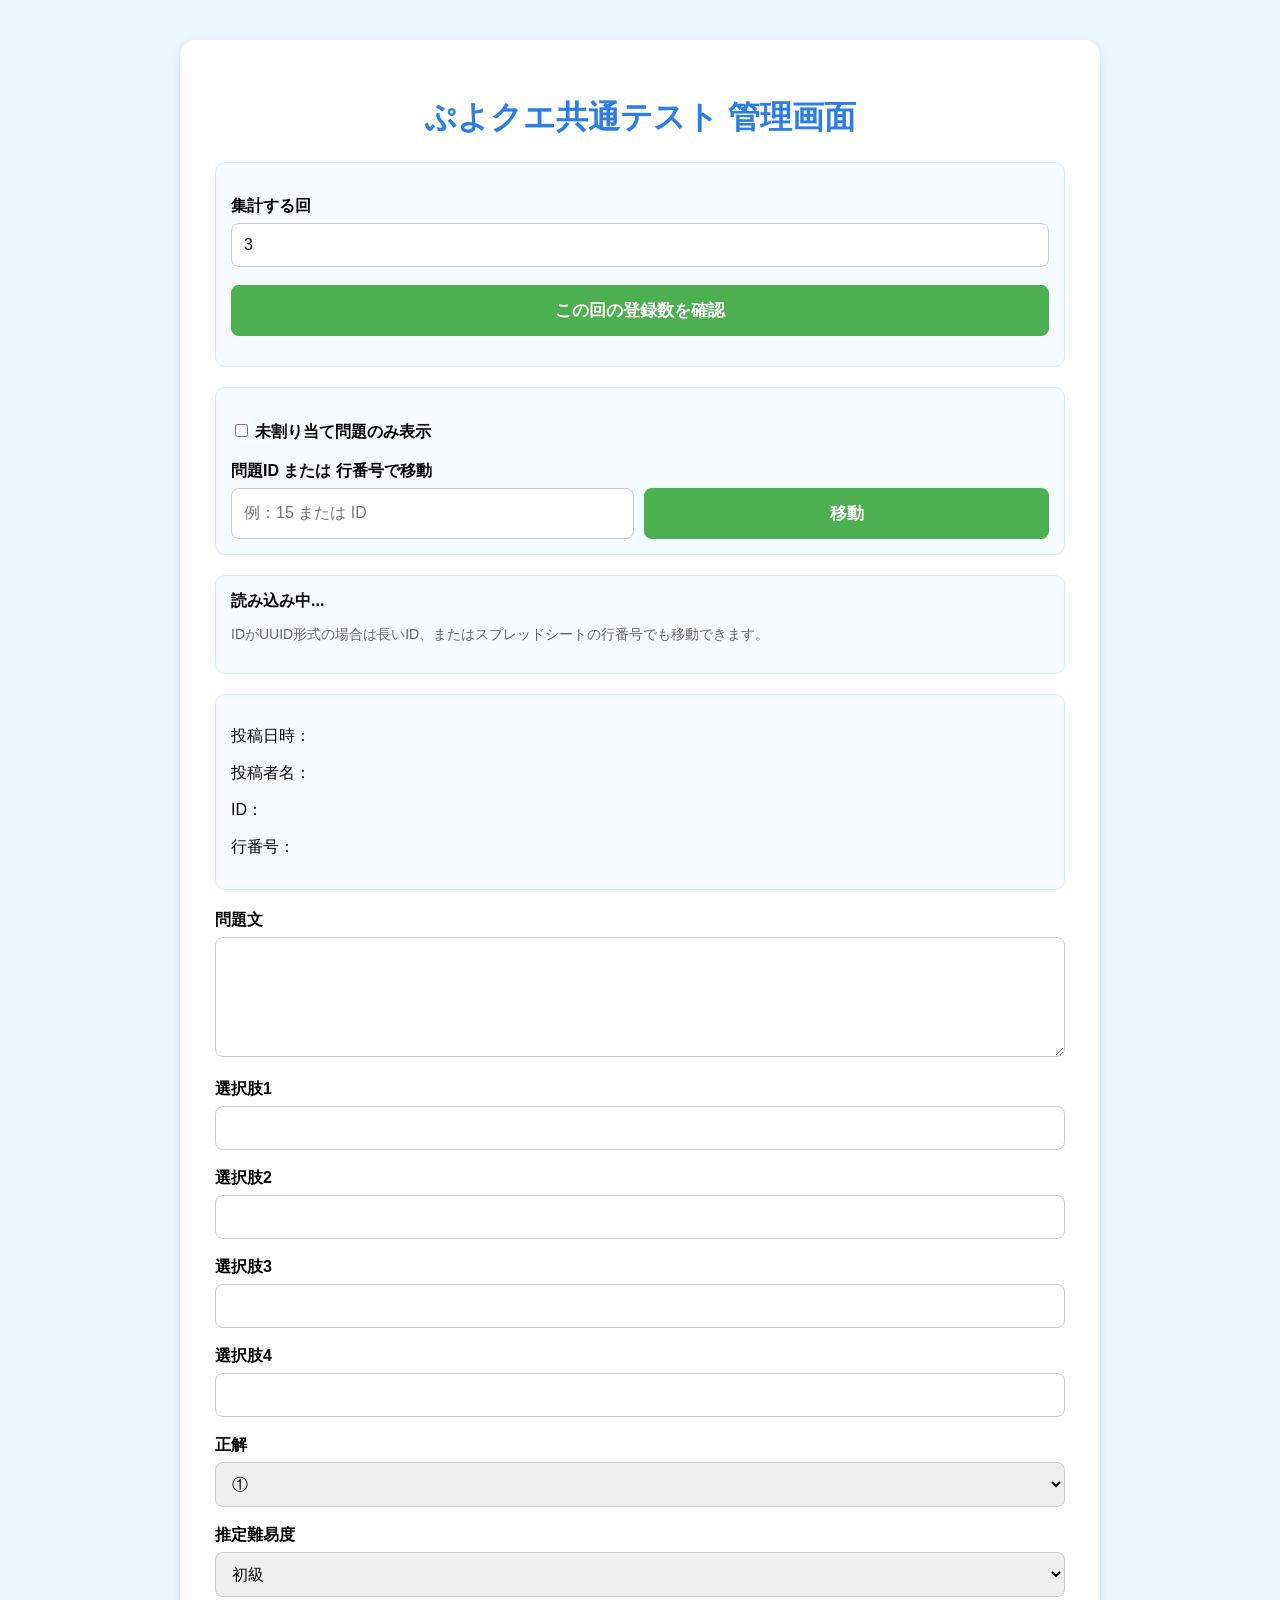
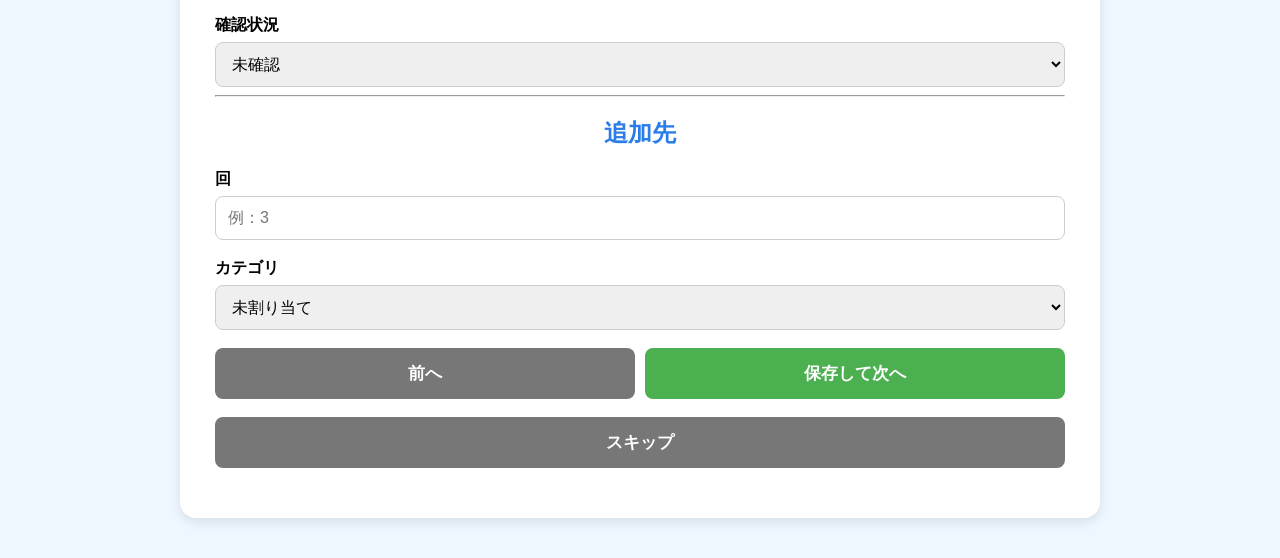
==== index.html @ a145325a "Add files via upload" ====
<!DOCTYPE html>
<html lang="ja">
<head>
<meta charset="UTF-8">
<meta name="viewport" content="width=device-width, initial-scale=1.0">
<title>ぷよクエ共通テスト 管理画面</title>

<style>
body{
    font-family:"Yu Gothic",sans-serif;
    background:#eef7ff;
    margin:0;
    padding:0;
}

.container{
    max-width:850px;
    margin:40px auto;
    background:white;
    padding:35px;
    border-radius:16px;
    box-shadow:0 4px 12px rgba(0,0,0,0.1);
}

h1,h2{
    text-align:center;
    color:#2b7de9;
}

.info{
    background:#f5fbff;
    border:1px solid #d7ebff;
    border-radius:10px;
    padding:15px;
    margin:20px 0;
}

label{
    display:block;
    margin-top:18px;
    margin-bottom:6px;
    font-weight:bold;
}

input,select,textarea{
    width:100%;
    padding:12px;
    border:1px solid #ccc;
    border-radius:8px;
    box-sizing:border-box;
    font-size:16px;
}

textarea{
    min-height:120px;
    font-family:"Yu Gothic",sans-serif;
}

button{
    width:100%;
    margin-top:18px;
    padding:14px;
    border:none;
    border-radius:8px;
    background:#4caf50;
    color:white;
    font-size:17px;
    font-weight:bold;
    cursor:pointer;
}

button:hover{
    background:#43a047;
}

.subButton{
    background:#777;
}

.subButton:hover{
    background:#666;
}

.danger{
    background:#e53935;
}

.danger:hover{
    background:#d32f2f;
}

.rowButtons{
    display:flex;
    gap:10px;
}

.rowButtons button{
    flex:1;
}

.statGrid{
    display:grid;
    grid-template-columns:repeat(2,1fr);
    gap:8px;
}

.statItem{
    background:white;
    border:1px solid #d7ebff;
    border-radius:8px;
    padding:10px;
}

.message{
    text-align:center;
    margin-top:15px;
    font-weight:bold;
    color:#e53935;
}

.small{
    color:#666;
    font-size:14px;
}
</style>
</head>

<body>

<div class="container">

<h1>ぷよクエ共通テスト 管理画面</h1>

<div class="info">
    <label>集計する回</label>
    <input type="number" id="statsRound" value="3" min="1">

    <button onclick="loadStats()">この回の登録数を確認</button>

    <div id="statsArea" style="margin-top:15px;"></div>
</div>

<div class="info">
    <label>
        <input type="checkbox" id="unassignedOnly" onchange="applyFilter()" style="width:auto;">
        未割り当て問題のみ表示
    </label>

    <label>問題ID または 行番号で移動</label>
    <div style="display:flex; gap:10px;">
        <input id="jumpId" placeholder="例：15 または ID">
        <button onclick="jumpToQuestion()" style="margin-top:0;">移動</button>
    </div>
</div>

<div class="info">
    <strong id="counter">読み込み中...</strong>
    <p class="small">IDがUUID形式の場合は長いID、またはスプレッドシートの行番号でも移動できます。</p>
</div>

<div class="info">
    <p>投稿日時：<span id="date"></span></p>
    <p>投稿者名：<span id="name"></span></p>
    <p>ID：<span id="id"></span></p>
    <p>行番号：<span id="row"></span></p>
</div>

<label>問題文</label>
<textarea id="question"></textarea>

<label>選択肢1</label>
<input id="choice1">

<label>選択肢2</label>
<input id="choice2">

<label>選択肢3</label>
<input id="choice3">

<label>選択肢4</label>
<input id="choice4">

<label>正解</label>
<select id="answer">
    <option value="1">①</option>
    <option value="2">②</option>
    <option value="3">③</option>
    <option value="4">④</option>
</select>

<label>推定難易度</label>
<select id="difficulty">
    <option value="初級">初級</option>
    <option value="中級">中級</option>
    <option value="上級">上級</option>
    <option value="超上級">超上級</option>
</select>

<label>確認状況</label>
<select id="status">
    <option value="未確認">未確認</option>
    <option value="確認済み">確認済み</option>
    <option value="保留">保留</option>
    <option value="不採用">不採用</option>
</select>

<hr>

<h2>追加先</h2>

<label>回</label>
<input type="number" id="round" min="1" placeholder="例：3">

<label>カテゴリ</label>
<select id="section">
    <option value="">未割り当て</option>
    <option value="初級">初級</option>
    <option value="中級">中級</option>
    <option value="上級">上級</option>
    <option value="超上級">超上級</option>
    <option value="管理者問題①">管理者問題①</option>
    <option value="管理者問題②">管理者問題②</option>
</select>

<div class="rowButtons">
    <button onclick="prevQuestion()" class="subButton">前へ</button>
    <button onclick="saveAndNext()">保存して次へ</button>
</div>

<button onclick="nextQuestion()" class="subButton">スキップ</button>

<div id="message" class="message"></div>

</div>

<script>
const API_URL = "https://script.google.com/macros/s/AKfycbyDLn3UccEHfvov-5wQ8X0IFgjZLPO7iHwniEB0zg0yH6ahLsRrZ1oTYduA8yF6dWIL/exec";

let allQuestions = [];
let questions = [];
let currentIndex = 0;

async function loadQuestions(){

    document.getElementById("counter").innerText = "読み込み中...";

    const res = await fetch(API_URL + "?action=getQuestions");
    allQuestions = await res.json();

    applyFilter();
    loadStats();
}

function applyFilter(){

    const only = document.getElementById("unassignedOnly").checked;

    if(only){
        questions = allQuestions.filter(q => {
            return !q.round && !q.section;
        });
    }else{
        questions = [...allQuestions];
    }

    currentIndex = 0;

    if(questions.length === 0){
        document.getElementById("counter").innerText = "表示できる問題がありません";
        clearForm();
        return;
    }

    showQuestion();
}

function clearForm(){
    document.getElementById("date").innerText = "";
    document.getElementById("name").innerText = "";
    document.getElementById("id").innerText = "";
    document.getElementById("row").innerText = "";

    document.getElementById("question").value = "";
    document.getElementById("choice1").value = "";
    document.getElementById("choice2").value = "";
    document.getElementById("choice3").value = "";
    document.getElementById("choice4").value = "";

    document.getElementById("answer").value = "1";
    document.getElementById("difficulty").value = "初級";
    document.getElementById("status").value = "未確認";
    document.getElementById("round").value = "";
    document.getElementById("section").value = "";
}

function showQuestion(){

    const q = questions[currentIndex];

    document.getElementById("counter").innerText =
        `投稿問題 ${currentIndex + 1} / ${questions.length}`;

    document.getElementById("date").innerText = q.date || "";
    document.getElementById("name").innerText = q.name || "";
    document.getElementById("id").innerText = q.id || "";
    document.getElementById("row").innerText = q.row || "";

    document.getElementById("question").value = q.question || "";
    document.getElementById("choice1").value = q.choice1 || "";
    document.getElementById("choice2").value = q.choice2 || "";
    document.getElementById("choice3").value = q.choice3 || "";
    document.getElementById("choice4").value = q.choice4 || "";

    document.getElementById("answer").value = normalizeAnswer(q.answer);
    document.getElementById("difficulty").value = q.difficulty || "初級";
    document.getElementById("status").value = q.status || "未確認";

    document.getElementById("round").value = q.round || "";
    document.getElementById("section").value = q.section || "";

    document.getElementById("message").innerText = "";

    window.scrollTo(0,0);
}

async function saveAndNext(){

    if(questions.length === 0){
        return;
    }

    const q = questions[currentIndex];

    const data = {
        mode: "update",
        row: q.row,
        question: document.getElementById("question").value,
        choice1: document.getElementById("choice1").value,
        choice2: document.getElementById("choice2").value,
        choice3: document.getElementById("choice3").value,
        choice4: document.getElementById("choice4").value,
        answer: document.getElementById("answer").value,
        difficulty: document.getElementById("difficulty").value,
        status: document.getElementById("status").value,
        round: document.getElementById("round").value,
        section: document.getElementById("section").value
    };

    document.getElementById("message").innerText = "保存中...";

    await fetch(API_URL, {
        method: "POST",
        body: JSON.stringify(data)
    });

    Object.assign(q, data);

    const target = allQuestions.find(item => item.row === q.row);
    if(target){
        Object.assign(target, data);
    }

    document.getElementById("message").innerText = "保存しました";

    await loadStats();

    setTimeout(() => {
        nextQuestion();
    }, 400);
}

function nextQuestion(){

    if(questions.length === 0){
        return;
    }

    if(currentIndex < questions.length - 1){
        currentIndex++;
        showQuestion();
    }else{
        alert("最後の問題です");
    }
}

function prevQuestion(){

    if(questions.length === 0){
        return;
    }

    if(currentIndex > 0){
        currentIndex--;
        showQuestion();
    }else{
        alert("最初の問題です");
    }
}

async function jumpToQuestion(){

    const id = document.getElementById("jumpId").value.trim();

    if(id === ""){
        alert("IDまたは行番号を入力してください");
        return;
    }

    let index = questions.findIndex(q =>
        String(q.id) === String(id) || String(q.row) === String(id)
    );

    if(index !== -1){
        currentIndex = index;
        showQuestion();
        return;
    }

    const res = await fetch(API_URL + "?action=getQuestionById&id=" + encodeURIComponent(id));
    const q = await res.json();

    if(!q || !q.row){
        alert("該当する問題が見つかりませんでした");
        return;
    }

    const allIndex = allQuestions.findIndex(item => item.row === q.row);

    if(allIndex !== -1){
        document.getElementById("unassignedOnly").checked = false;
        applyFilter();

        const newIndex = questions.findIndex(item => item.row === q.row);

        if(newIndex !== -1){
            currentIndex = newIndex;
            showQuestion();
        }
    }
}

function normalizeAnswer(answer){

    const value = String(answer).trim();

    if(value === "1" || value === "①") return "1";
    if(value === "2" || value === "②") return "2";
    if(value === "3" || value === "③") return "3";
    if(value === "4" || value === "④") return "4";

    return "1";
}

async function loadStats(){

    const round = document.getElementById("statsRound").value || "";

    const res = await fetch(API_URL + "?action=getStats&round=" + encodeURIComponent(round));
    const stats = await res.json();

    document.getElementById("statsArea").innerHTML = `
        <div class="statGrid">
            <div class="statItem">初級：${stats["初級"] || 0}問</div>
            <div class="statItem">中級：${stats["中級"] || 0}問</div>
            <div class="statItem">上級：${stats["上級"] || 0}問</div>
            <div class="statItem">超上級：${stats["超上級"] || 0}問</div>
            <div class="statItem">管理者問題①：${stats["管理者問題①"] || 0}問</div>
            <div class="statItem">管理者問題②：${stats["管理者問題②"] || 0}問</div>
        </div>
        <h3>合計：${stats["合計"] || 0}問</h3>
    `;
}

loadQuestions();
</script>

</body>
</html>
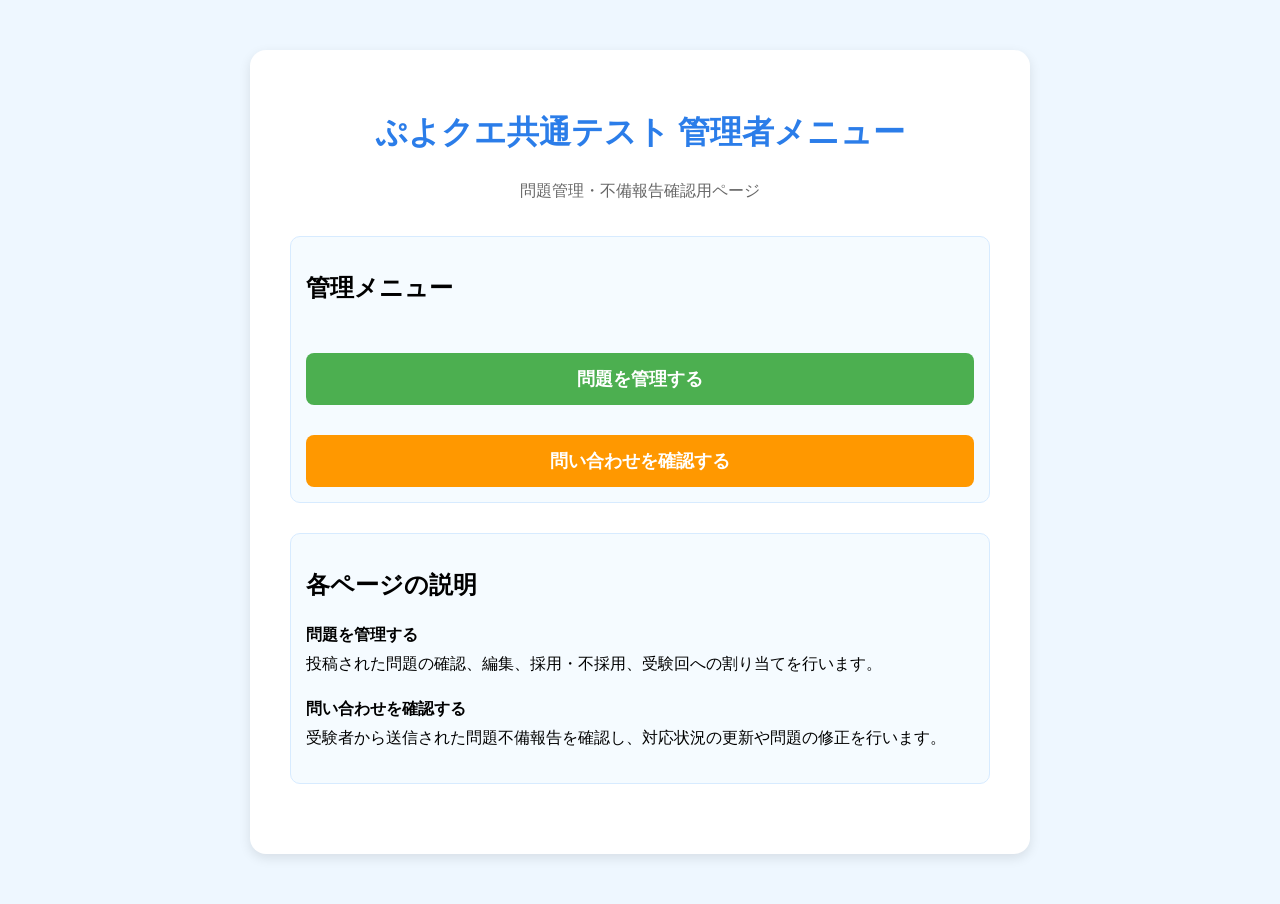
==== commit 289d38c6: "Add files via upload" ====
--- a/index.html
+++ b/index.html
@@ -3,476 +3,51 @@
 <head>
 <meta charset="UTF-8">
 <meta name="viewport" content="width=device-width, initial-scale=1.0">
-<title>ぷよクエ共通テスト 管理画面</title>
+<title>管理者メニュー</title>
 
-<style>
-body{
-    font-family:"Yu Gothic",sans-serif;
-    background:#eef7ff;
-    margin:0;
-    padding:0;
-}
-
-.container{
-    max-width:850px;
-    margin:40px auto;
-    background:white;
-    padding:35px;
-    border-radius:16px;
-    box-shadow:0 4px 12px rgba(0,0,0,0.1);
-}
-
-h1,h2{
-    text-align:center;
-    color:#2b7de9;
-}
-
-.info{
-    background:#f5fbff;
-    border:1px solid #d7ebff;
-    border-radius:10px;
-    padding:15px;
-    margin:20px 0;
-}
-
-label{
-    display:block;
-    margin-top:18px;
-    margin-bottom:6px;
-    font-weight:bold;
-}
-
-input,select,textarea{
-    width:100%;
-    padding:12px;
-    border:1px solid #ccc;
-    border-radius:8px;
-    box-sizing:border-box;
-    font-size:16px;
-}
-
-textarea{
-    min-height:120px;
-    font-family:"Yu Gothic",sans-serif;
-}
-
-button{
-    width:100%;
-    margin-top:18px;
-    padding:14px;
-    border:none;
-    border-radius:8px;
-    background:#4caf50;
-    color:white;
-    font-size:17px;
-    font-weight:bold;
-    cursor:pointer;
-}
-
-button:hover{
-    background:#43a047;
-}
-
-.subButton{
-    background:#777;
-}
-
-.subButton:hover{
-    background:#666;
-}
-
-.danger{
-    background:#e53935;
-}
-
-.danger:hover{
-    background:#d32f2f;
-}
-
-.rowButtons{
-    display:flex;
-    gap:10px;
-}
-
-.rowButtons button{
-    flex:1;
-}
-
-.statGrid{
-    display:grid;
-    grid-template-columns:repeat(2,1fr);
-    gap:8px;
-}
-
-.statItem{
-    background:white;
-    border:1px solid #d7ebff;
-    border-radius:8px;
-    padding:10px;
-}
-
-.message{
-    text-align:center;
-    margin-top:15px;
-    font-weight:bold;
-    color:#e53935;
-}
-
-.small{
-    color:#666;
-    font-size:14px;
-}
-</style>
+<link rel="stylesheet" href="style.css">
 </head>
 
 <body>
 
 <div class="container">
 
-<h1>ぷよクエ共通テスト 管理画面</h1>
+    <h1>ぷよクエ共通テスト 管理者メニュー</h1>
 
-<div class="info">
-    <label>集計する回</label>
-    <input type="number" id="statsRound" value="3" min="1">
+    <p class="subtitle">
+        問題管理・不備報告確認用ページ
+    </p>
 
-    <button onclick="loadStats()">この回の登録数を確認</button>
+    <div class="info">
+        <h2>管理メニュー</h2>
 
-    <div id="statsArea" style="margin-top:15px;"></div>
-</div>
+        <button onclick="location.href='admin.html'">
+            問題を管理する
+        </button>
 
-<div class="info">
-    <label>
-        <input type="checkbox" id="unassignedOnly" onchange="applyFilter()" style="width:auto;">
-        未割り当て問題のみ表示
-    </label>
+        <button
+            onclick="location.href='admin-report.html'"
+            style="background:#ff9800;"
+        >
+            問い合わせを確認する
+        </button>
+    </div>
 
-    <label>問題ID または 行番号で移動</label>
-    <div style="display:flex; gap:10px;">
-        <input id="jumpId" placeholder="例：15 または ID">
-        <button onclick="jumpToQuestion()" style="margin-top:0;">移動</button>
+    <div class="info">
+        <h2>各ページの説明</h2>
+
+        <p>
+            <strong>問題を管理する</strong><br>
+            投稿された問題の確認、編集、採用・不採用、受験回への割り当てを行います。
+        </p>
+
+        <p>
+            <strong>問い合わせを確認する</strong><br>
+            受験者から送信された問題不備報告を確認し、対応状況の更新や問題の修正を行います。
+        </p>
     </div>
-</div>
-
-<div class="info">
-    <strong id="counter">読み込み中...</strong>
-    <p class="small">IDがUUID形式の場合は長いID、またはスプレッドシートの行番号でも移動できます。</p>
-</div>
-
-<div class="info">
-    <p>投稿日時：<span id="date"></span></p>
-    <p>投稿者名：<span id="name"></span></p>
-    <p>ID：<span id="id"></span></p>
-    <p>行番号：<span id="row"></span></p>
-</div>
-
-<label>問題文</label>
-<textarea id="question"></textarea>
-
-<label>選択肢1</label>
-<input id="choice1">
-
-<label>選択肢2</label>
-<input id="choice2">
-
-<label>選択肢3</label>
-<input id="choice3">
-
-<label>選択肢4</label>
-<input id="choice4">
-
-<label>正解</label>
-<select id="answer">
-    <option value="1">①</option>
-    <option value="2">②</option>
-    <option value="3">③</option>
-    <option value="4">④</option>
-</select>
-
-<label>推定難易度</label>
-<select id="difficulty">
-    <option value="初級">初級</option>
-    <option value="中級">中級</option>
-    <option value="上級">上級</option>
-    <option value="超上級">超上級</option>
-</select>
-
-<label>確認状況</label>
-<select id="status">
-    <option value="未確認">未確認</option>
-    <option value="確認済み">確認済み</option>
-    <option value="保留">保留</option>
-    <option value="不採用">不採用</option>
-</select>
-
-<hr>
-
-<h2>追加先</h2>
-
-<label>回</label>
-<input type="number" id="round" min="1" placeholder="例：3">
-
-<label>カテゴリ</label>
-<select id="section">
-    <option value="">未割り当て</option>
-    <option value="初級">初級</option>
-    <option value="中級">中級</option>
-    <option value="上級">上級</option>
-    <option value="超上級">超上級</option>
-    <option value="管理者問題①">管理者問題①</option>
-    <option value="管理者問題②">管理者問題②</option>
-</select>
-
-<div class="rowButtons">
-    <button onclick="prevQuestion()" class="subButton">前へ</button>
-    <button onclick="saveAndNext()">保存して次へ</button>
-</div>
-
-<button onclick="nextQuestion()" class="subButton">スキップ</button>
-
-<div id="message" class="message"></div>
 
 </div>
 
-<script>
-const API_URL = "https://script.google.com/macros/s/AKfycbyDLn3UccEHfvov-5wQ8X0IFgjZLPO7iHwniEB0zg0yH6ahLsRrZ1oTYduA8yF6dWIL/exec";
-
-let allQuestions = [];
-let questions = [];
-let currentIndex = 0;
-
-async function loadQuestions(){
-
-    document.getElementById("counter").innerText = "読み込み中...";
-
-    const res = await fetch(API_URL + "?action=getQuestions");
-    allQuestions = await res.json();
-
-    applyFilter();
-    loadStats();
-}
-
-function applyFilter(){
-
-    const only = document.getElementById("unassignedOnly").checked;
-
-    if(only){
-        questions = allQuestions.filter(q => {
-            return !q.round && !q.section;
-        });
-    }else{
-        questions = [...allQuestions];
-    }
-
-    currentIndex = 0;
-
-    if(questions.length === 0){
-        document.getElementById("counter").innerText = "表示できる問題がありません";
-        clearForm();
-        return;
-    }
-
-    showQuestion();
-}
-
-function clearForm(){
-    document.getElementById("date").innerText = "";
-    document.getElementById("name").innerText = "";
-    document.getElementById("id").innerText = "";
-    document.getElementById("row").innerText = "";
-
-    document.getElementById("question").value = "";
-    document.getElementById("choice1").value = "";
-    document.getElementById("choice2").value = "";
-    document.getElementById("choice3").value = "";
-    document.getElementById("choice4").value = "";
-
-    document.getElementById("answer").value = "1";
-    document.getElementById("difficulty").value = "初級";
-    document.getElementById("status").value = "未確認";
-    document.getElementById("round").value = "";
-    document.getElementById("section").value = "";
-}
-
-function showQuestion(){
-
-    const q = questions[currentIndex];
-
-    document.getElementById("counter").innerText =
-        `投稿問題 ${currentIndex + 1} / ${questions.length}`;
-
-    document.getElementById("date").innerText = q.date || "";
-    document.getElementById("name").innerText = q.name || "";
-    document.getElementById("id").innerText = q.id || "";
-    document.getElementById("row").innerText = q.row || "";
-
-    document.getElementById("question").value = q.question || "";
-    document.getElementById("choice1").value = q.choice1 || "";
-    document.getElementById("choice2").value = q.choice2 || "";
-    document.getElementById("choice3").value = q.choice3 || "";
-    document.getElementById("choice4").value = q.choice4 || "";
-
-    document.getElementById("answer").value = normalizeAnswer(q.answer);
-    document.getElementById("difficulty").value = q.difficulty || "初級";
-    document.getElementById("status").value = q.status || "未確認";
-
-    document.getElementById("round").value = q.round || "";
-    document.getElementById("section").value = q.section || "";
-
-    document.getElementById("message").innerText = "";
-
-    window.scrollTo(0,0);
-}
-
-async function saveAndNext(){
-
-    if(questions.length === 0){
-        return;
-    }
-
-    const q = questions[currentIndex];
-
-    const data = {
-        mode: "update",
-        row: q.row,
-        question: document.getElementById("question").value,
-        choice1: document.getElementById("choice1").value,
-        choice2: document.getElementById("choice2").value,
-        choice3: document.getElementById("choice3").value,
-        choice4: document.getElementById("choice4").value,
-        answer: document.getElementById("answer").value,
-        difficulty: document.getElementById("difficulty").value,
-        status: document.getElementById("status").value,
-        round: document.getElementById("round").value,
-        section: document.getElementById("section").value
-    };
-
-    document.getElementById("message").innerText = "保存中...";
-
-    await fetch(API_URL, {
-        method: "POST",
-        body: JSON.stringify(data)
-    });
-
-    Object.assign(q, data);
-
-    const target = allQuestions.find(item => item.row === q.row);
-    if(target){
-        Object.assign(target, data);
-    }
-
-    document.getElementById("message").innerText = "保存しました";
-
-    await loadStats();
-
-    setTimeout(() => {
-        nextQuestion();
-    }, 400);
-}
-
-function nextQuestion(){
-
-    if(questions.length === 0){
-        return;
-    }
-
-    if(currentIndex < questions.length - 1){
-        currentIndex++;
-        showQuestion();
-    }else{
-        alert("最後の問題です");
-    }
-}
-
-function prevQuestion(){
-
-    if(questions.length === 0){
-        return;
-    }
-
-    if(currentIndex > 0){
-        currentIndex--;
-        showQuestion();
-    }else{
-        alert("最初の問題です");
-    }
-}
-
-async function jumpToQuestion(){
-
-    const id = document.getElementById("jumpId").value.trim();
-
-    if(id === ""){
-        alert("IDまたは行番号を入力してください");
-        return;
-    }
-
-    let index = questions.findIndex(q =>
-        String(q.id) === String(id) || String(q.row) === String(id)
-    );
-
-    if(index !== -1){
-        currentIndex = index;
-        showQuestion();
-        return;
-    }
-
-    const res = await fetch(API_URL + "?action=getQuestionById&id=" + encodeURIComponent(id));
-    const q = await res.json();
-
-    if(!q || !q.row){
-        alert("該当する問題が見つかりませんでした");
-        return;
-    }
-
-    const allIndex = allQuestions.findIndex(item => item.row === q.row);
-
-    if(allIndex !== -1){
-        document.getElementById("unassignedOnly").checked = false;
-        applyFilter();
-
-        const newIndex = questions.findIndex(item => item.row === q.row);
-
-        if(newIndex !== -1){
-            currentIndex = newIndex;
-            showQuestion();
-        }
-    }
-}
-
-function normalizeAnswer(answer){
-
-    const value = String(answer).trim();
-
-    if(value === "1" || value === "①") return "1";
-    if(value === "2" || value === "②") return "2";
-    if(value === "3" || value === "③") return "3";
-    if(value === "4" || value === "④") return "4";
-
-    return "1";
-}
-
-async function loadStats(){
-
-    const round = document.getElementById("statsRound").value || "";
-
-    const res = await fetch(API_URL + "?action=getStats&round=" + encodeURIComponent(round));
-    const stats = await res.json();
-
-    document.getElementById("statsArea").innerHTML = `
-        <div class="statGrid">
-            <div class="statItem">初級：${stats["初級"] || 0}問</div>
-            <div class="statItem">中級：${stats["中級"] || 0}問</div>
-            <div class="statItem">上級：${stats["上級"] || 0}問</div>
-            <div class="statItem">超上級：${stats["超上級"] || 0}問</div>
-            <div class="statItem">管理者問題①：${stats["管理者問題①"] || 0}問</div>
-            <div class="statItem">管理者問題②：${stats["管理者問題②"] || 0}問</div>
-        </div>
-        <h3>合計：${stats["合計"] || 0}問</h3>
-    `;
-}
-
-loadQuestions();
-</script>
-
 </body>
 </html>
--- a/style.css
+++ b/style.css
@@ -0,0 +1,229 @@
+body{
+    font-family:"Yu Gothic",sans-serif;
+    background:#eef7ff;
+    margin:0;
+    padding:0;
+}
+
+.container{
+    max-width:700px;
+    margin:50px auto;
+    background:white;
+    padding:40px;
+    border-radius:16px;
+    box-shadow:0 4px 12px rgba(0,0,0,0.1);
+}
+
+h1{
+    text-align:center;
+    color:#2b7de9;
+}
+
+.subtitle{
+    text-align:center;
+    color:#666;
+}
+
+.info{
+    background:#f5fbff;
+    border:1px solid #d7ebff;
+    border-radius:10px;
+    padding:15px;
+    margin:30px 0;
+}
+
+label{
+    display:block;
+    margin-top:20px;
+    margin-bottom:8px;
+    font-weight:bold;
+}
+
+input{
+    width:100%;
+    padding:12px;
+    border:1px solid #ccc;
+    border-radius:8px;
+    box-sizing:border-box;
+}
+
+button{
+    width:100%;
+    margin-top:30px;
+    padding:14px;
+    border:none;
+    border-radius:8px;
+    background:#4caf50;
+    color:white;
+    font-size:18px;
+    font-weight:bold;
+    cursor:pointer;
+}
+
+button:hover{
+    background:#43a047;
+}
+
+.error{
+    color:red;
+    text-align:center;
+    margin-top:15px;
+}
+
+hr{
+    border:none;
+    border-top:1px solid #ddd;
+    margin:20px 0;
+}
+
+p{
+    line-height:1.8;
+}
+
+.choiceLabel{
+    display:block;
+    padding:10px;
+    margin-top:8px;
+    border:1px solid #ddd;
+    border-radius:8px;
+    cursor:pointer;
+}
+
+.choiceLabel:hover{
+    background:#f5fbff;
+}
+
+.choiceLabel input{
+    width:auto;
+    margin-right:10px;
+}
+
+.progressBox{
+    margin-bottom:25px;
+}
+
+.progressBar{
+    width:100%;
+    height:20px;
+    background:#e0e0e0;
+    border-radius:10px;
+    overflow:hidden;
+}
+
+#progressFill{
+    height:100%;
+    width:0%;
+    background:#4caf50;
+    transition:0.3s;
+}
+
+#progressText{
+    font-weight:bold;
+    margin-bottom:8px;
+    color:#444;
+}
+
+textarea{
+    width:100%;
+    min-height:250px;
+    padding:12px;
+    border:1px solid #ccc;
+    border-radius:8px;
+    box-sizing:border-box;
+    resize:vertical;
+    font-family:"Yu Gothic",sans-serif;
+    font-size:16px;
+}
+
+textarea{
+    width:100%;
+    min-height:120px;
+    padding:12px;
+    border:1px solid #ccc;
+    border-radius:8px;
+    box-sizing:border-box;
+    font-size:16px;
+    font-family:"Yu Gothic",sans-serif;
+}
+
+.progressBox{
+    margin-bottom:25px;
+}
+
+.progressBar{
+    width:100%;
+    height:20px;
+    background:#e0e0e0;
+    border-radius:10px;
+    overflow:hidden;
+}
+
+#progressFill{
+    height:100%;
+    width:0%;
+    background:#4caf50;
+    transition:0.3s;
+}
+
+#progressText,
+#sectionTitle{
+    font-weight:bold;
+    margin-bottom:8px;
+    color:#444;
+}
+
+.choiceLabel{
+    display:block;
+    padding:10px;
+    margin-top:8px;
+    border:1px solid #ddd;
+    border-radius:8px;
+    cursor:pointer;
+}
+
+.choiceLabel:hover{
+    background:#f5fbff;
+}
+
+.choiceLabel input{
+    width:auto;
+    margin-right:10px;
+}
+
+.resultItem{
+    border-radius:10px;
+    padding:15px;
+    margin:15px 0;
+    border:1px solid #ddd;
+}
+
+.correctItem{
+    background:#f1fff3;
+    border-color:#8bc34a;
+}
+
+.wrongItem{
+    background:#fff5f5;
+    border-color:#ef9a9a;
+}
+
+.resultItem h3{
+    margin-top:0;
+}
+
+.rankingItem{
+    display:flex;
+    justify-content:space-between;
+    gap:10px;
+    padding:12px;
+    margin:8px 0;
+    border:1px solid #d7ebff;
+    border-radius:8px;
+    background:#fff;
+}
+
+.myRankingItem{
+    background:#fff8d6;
+    border:2px solid #fbc02d;
+    font-weight:bold;
+}
